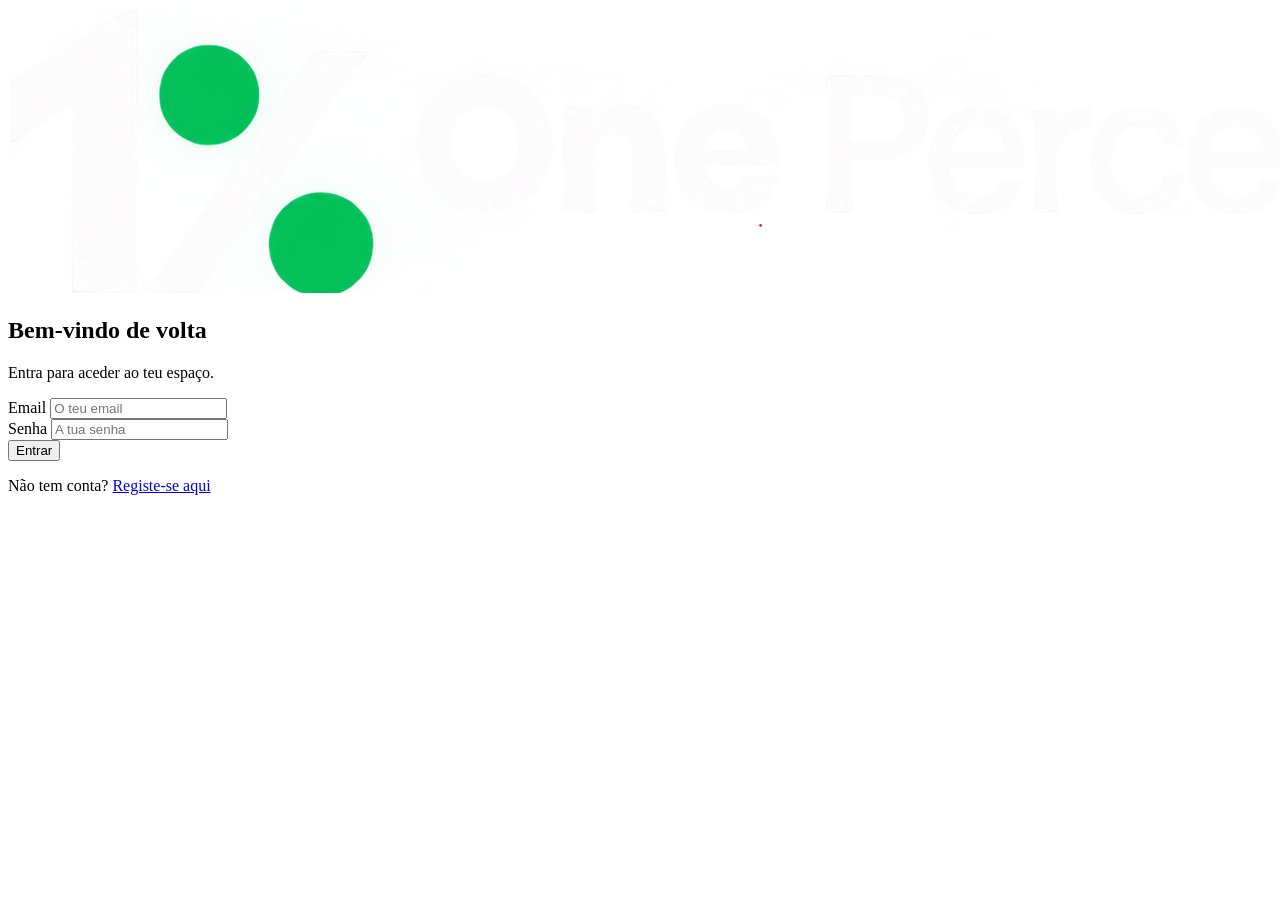
==== frontend/login.html @ efef8543 "feat:  add login page structure" ====
<!DOCTYPE html>
<html lang="pt-PT">
<head>
    <meta charset="UTF-8">
    <meta name="viewport" content="width=device-width, initial-scale=1.0">
    <title>Login</title>
</head>
<body>
    <main>
        <section id="cartao-login">
            <img src="images/logo_onepercent.png" alt="logo one percent">
            <h1>Bem-vindo de volta</h1>
            <p>Entra para aceder ao teu espaço.</p>
            <form action="" method="post" autocomplete="on">
                <div class="grupo-input">
                    <label for="iemail">Email</label>
                    <input type="email" name="email" id="iemail" required autocomplete="email" placeholder="O teu email">
                </div>
                <div class="grupo-input">
                    <label for="isenha">Senha</label>
                    <input type="password" name="senha" id="isenha" required minlength="5" maxlength="20" autocomplete="current-password" placeholder="A tua senha">
                </div>
                <button type="submit">Entrar</button>
            </form>
            <p>Não tem conta? <a href="registo.html" id="registe-se">Registe-se aqui</a></p>
        </section>
    </main>
</body>
</html>
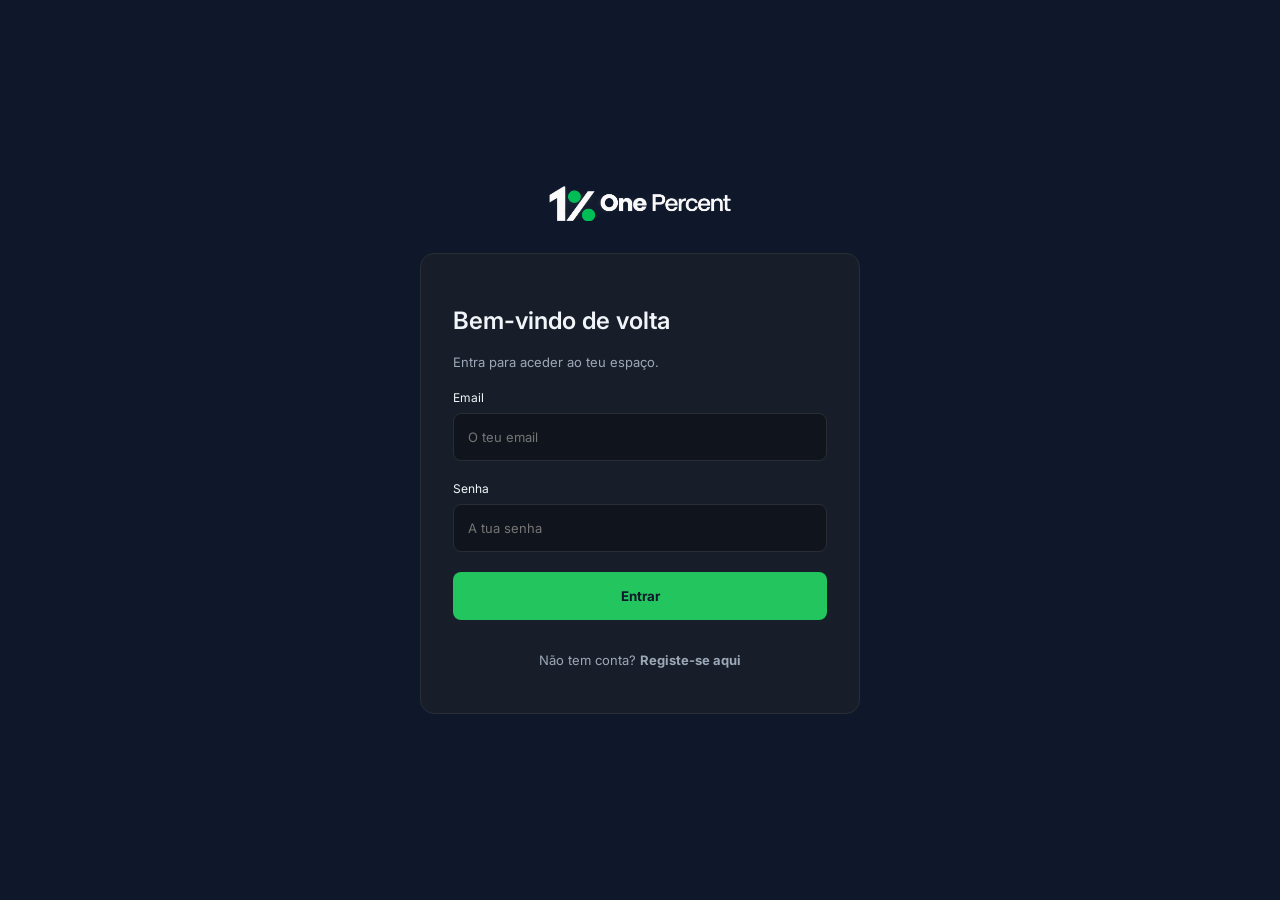
==== commit 309959f6: "style: complete login and registration pages" ====
--- a/frontend/login.html
+++ b/frontend/login.html
@@ -4,13 +4,14 @@
     <meta charset="UTF-8">
     <meta name="viewport" content="width=device-width, initial-scale=1.0">
     <title>Login</title>
+    <link rel="stylesheet" href="css/auth.css">
 </head>
 <body>
     <main>
+        <img src="images/logo_onepercent.png" alt="logo one percent">
         <section id="cartao-login">
-            <img src="images/logo_onepercent.png" alt="logo one percent">
             <h1>Bem-vindo de volta</h1>
-            <p>Entra para aceder ao teu espaço.</p>
+            <h2>Entra para aceder ao teu espaço.</h2>
             <form action="" method="post" autocomplete="on">
                 <div class="grupo-input">
                     <label for="iemail">Email</label>
--- a/frontend/css/auth.css
+++ b/frontend/css/auth.css
@@ -0,0 +1,110 @@
+@charset "UTF-8";
+@font-face {
+    font-family: 'Inter';
+    src: url('../fonts/Inter/Inter-VariableFont_opsz\,wght.ttf') format('truetype');
+    font-weight: 100 900; 
+    font-style: normal;
+}
+
+:root {
+    --background: #0F172A;
+    --sidebar: #10151d;
+    --text: #f1f5f9;
+    --text-muted: #9ca8b8;
+    --primary: #20d879;
+    --border: #2A2D34; 
+    --card: #171E29;
+    --texto-verde: #22c55e;
+    --texto-botao: #092015;
+}
+
+* {
+    box-sizing: border-box;
+}
+
+body {
+    margin: 0px;
+    padding: 0px;
+    font-family: 'Inter', sans-serif;
+    width: 100vw;
+}
+
+main {
+    background-color: var(--background);
+    color: var(--text);
+    width: 100%;
+    min-height: 100vh;
+    display: flex;
+    align-items: center;
+    justify-content: center;
+    flex-direction: column;
+    gap: 32px;
+}
+
+section {
+    background-color: var(--card);
+    border: 1px solid var(--border);
+    padding: 32px;
+    border-radius: 14px;
+    max-width: 440px;
+    width: 100%;
+}
+
+img {
+    width: 182px;
+    height: 35px;
+}
+
+h1 {
+    font-size: 24px;
+    font-weight: 600;
+}
+
+p {
+    color: var(--text-muted);
+    font-size: 13px;    
+    margin-top: 32px;
+    text-align: center;
+}
+
+h2 {
+    color: var(--text-muted);
+    font-size: 13px;     
+    font-weight: 400;
+}
+
+.grupo-input {
+    font-size: 12px;
+    display: flex;
+    flex-direction: column;
+    gap: 8px;
+    margin: 20px 0px;
+}
+
+a {
+    font-weight: bold;
+    text-decoration: none;
+    color: var(--text-muted);
+}
+
+button {
+    width: 100%;
+    background-color: var(--texto-verde);
+    color: var(--background);
+    border-radius: 8px;
+    border: none;
+    font-weight: bold;
+    font-family: 'Inter', sans-serif;
+    height: 48px;
+}
+
+input {
+    font-size: 13px;
+    color: var(--text-muted);
+    background-color: var(--sidebar);
+    border: 1px solid var(--border);
+    font-family: 'Inter', sans-serif;
+    border-radius: 8px;
+    height: 48px;
+    padding: 14px;
+}
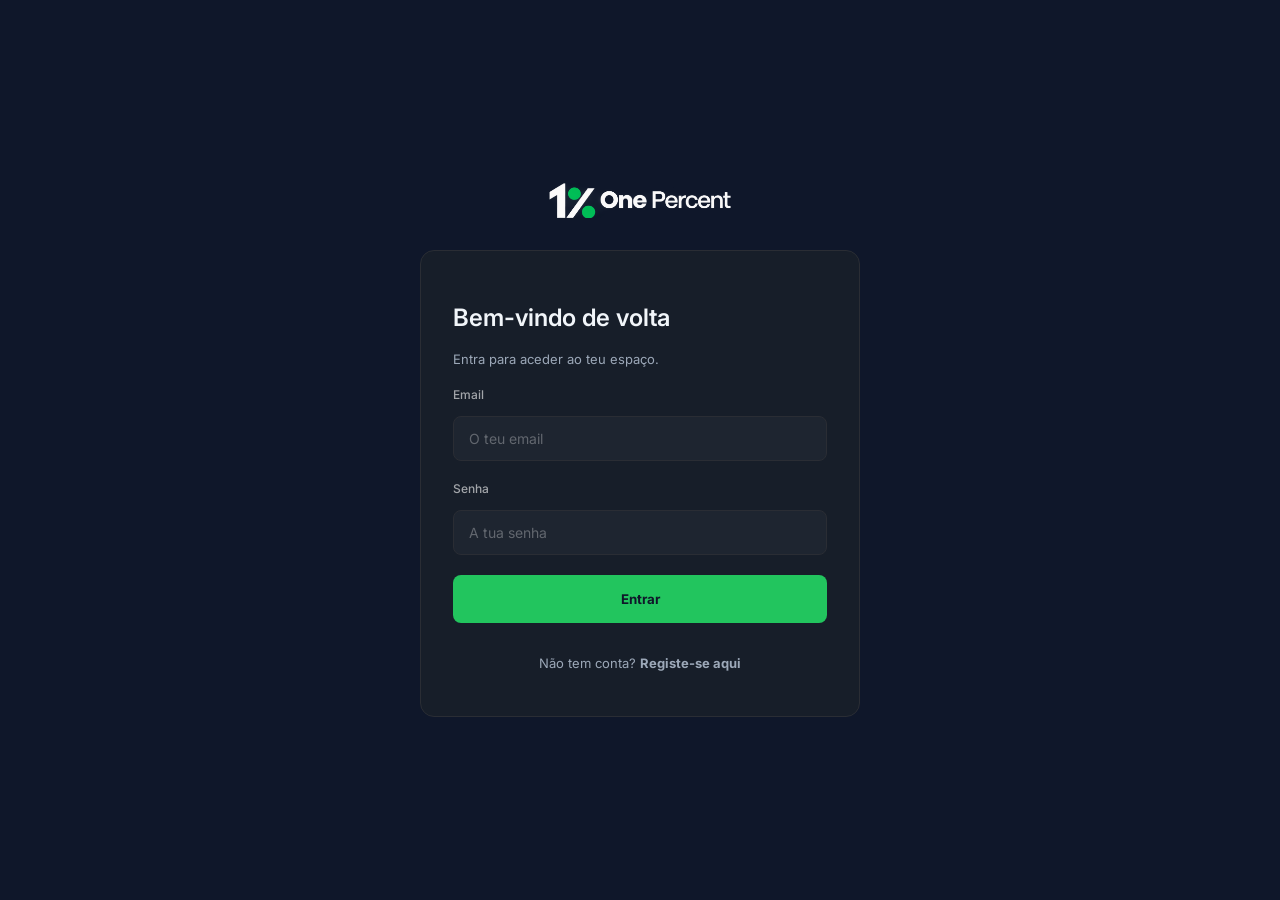
==== commit b47f93d3: "style: polish login and registration pages" ====
--- a/frontend/login.html
+++ b/frontend/login.html
@@ -5,19 +5,20 @@
     <meta name="viewport" content="width=device-width, initial-scale=1.0">
     <title>Login</title>
     <link rel="stylesheet" href="css/auth.css">
+    <link rel="shortcut icon" href="images/logo_onepercent_icon.ico" type="image/x-icon">
 </head>
 <body>
     <main>
         <img src="images/logo_onepercent.png" alt="logo one percent">
-        <section id="cartao-login">
+        <section>
             <h1>Bem-vindo de volta</h1>
             <h2>Entra para aceder ao teu espaço.</h2>
             <form action="" method="post" autocomplete="on">
-                <div class="grupo-input">
+                <div class="grupo-input form-grupo">
                     <label for="iemail">Email</label>
                     <input type="email" name="email" id="iemail" required autocomplete="email" placeholder="O teu email">
                 </div>
-                <div class="grupo-input">
+                <div class="grupo-input form-grupo">
                     <label for="isenha">Senha</label>
                     <input type="password" name="senha" id="isenha" required minlength="5" maxlength="20" autocomplete="current-password" placeholder="A tua senha">
                 </div>
--- a/frontend/css/auth.css
+++ b/frontend/css/auth.css
@@ -26,13 +26,17 @@
     margin: 0px;
     padding: 0px;
     font-family: 'Inter', sans-serif;
-    width: 100vw;
+    width: 100%;
+    height: auto;
+    min-height: 100vh;
 }
 
 main {
+    padding: 40px 20px;
     background-color: var(--background);
     color: var(--text);
     width: 100%;
+    height: auto;
     min-height: 100vh;
     display: flex;
     align-items: center;
@@ -85,6 +89,11 @@
     font-weight: bold;
     text-decoration: none;
     color: var(--text-muted);
+    transition: color 0.2s ease;
+}
+
+a:hover {
+    color: var(--texto-verde);
 }
 
 button {
@@ -98,6 +107,36 @@
     height: 48px;
 }
 
+button:hover {
+    background-color: #00ff88;
+    box-shadow: 0 0 15px 5px #00ff88;
+    color: #111111;
+    transition: all 0.3s ease-in-out;
+    cursor: pointer;
+}
+
+button:active {
+    animation: pulsoInstantaneo 0.15s ease-out;
+}
+
+@keyframes pulsoInstantaneo {
+    0% {
+        transform: scale(1);
+    }
+    50% {
+        transform: scale(1.1); 
+    }
+    100% {
+        transform: scale(1);
+    }
+}
+
+.fundo-card:hover {
+    background-color: white;
+    transition: all 0.3s ease-in-out;
+}
+
+
 input {
     font-size: 13px;
     color: var(--text-muted);
@@ -107,4 +146,74 @@
     border-radius: 8px;
     height: 48px;
     padding: 14px;
-}+}
+
+/* Media Query - Telas Menores */
+
+@media screen and (max-width: 480px) {
+    main {
+        padding: 24px 16px;
+        gap: 24px;
+    }
+
+    section {
+        padding: 24px 16px;
+        border: none;
+        background-color: transparent;
+    }
+
+    h1 {
+        font-size: 22px;
+    }
+
+    h2 {
+        font-size: 12px;
+    }
+
+    .grupo-input {
+        margin: 16px 0px;
+    }
+
+    p {
+        margin-top: 24px;
+    }
+}
+
+/* ==================== ACABAMENTO DOS CAMPOS DE AUTH ==================== */
+
+/* Estilo geral para as caixas de texto do formulário */
+.form-grupo input {
+    width: 100%;
+    height: 45px;
+    background-color: rgba(255, 255, 255, 0.03); /* Fundo quase invisível, combinando com o dashboard */
+    border: 1px solid var(--border, rgba(255, 255, 255, 0.1));
+    border-radius: 8px;
+    padding: 0 15px;
+    color: var(--text, #ffffff);
+    font-size: 14px;
+    outline: none;
+    transition: border-color 0.2s ease-in-out, box-shadow 0.2s ease-in-out;
+}
+
+/* Efeito de Foco (Quando o utilizador clica para escrever) */
+.form-grupo input:focus {
+    border-color: var(--texto-verde, #00ff88); /* A borda acende a verde neon */
+    box-shadow: 0 0 8px rgba(0, 255, 136, 0.2); /* Brilho neon ultra subtil para não distrair */
+}
+
+/* Cor do texto de exemplo (Placeholder) */
+.form-grupo input::placeholder {
+    color: var(--texto-secundario, rgba(255, 255, 255, 0.3));
+}
+
+/* Estilo das etiquetas (Labels) acima dos inputs */
+.form-grupo label {
+    display: block;
+    font-size: 12px;
+    color: var(--texto-secundario, rgba(255, 255, 255, 0.6));
+    margin-bottom: 6px;
+    font-weight: 500;
+}
+
+
+
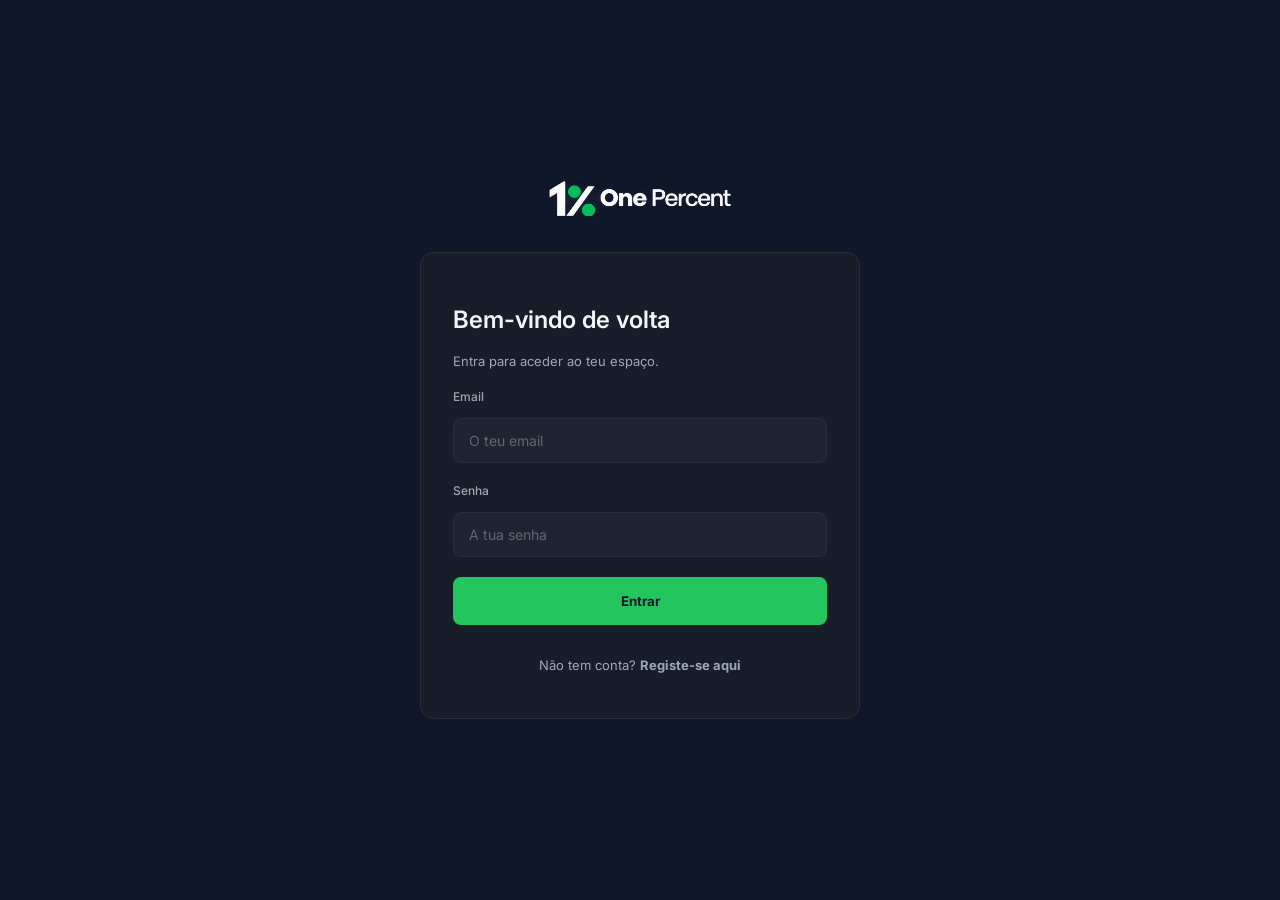
==== commit ba83b25e: "Add authentication links to the header Add styled sign-in and account-creation buttons to the homepa" ====
--- a/frontend/login.html
+++ b/frontend/login.html
@@ -9,7 +9,7 @@
 </head>
 <body>
     <main>
-        <img src="images/logo_onepercent.png" alt="logo one percent">
+        <a href="index.html"><img src="images/logo_onepercent.png" alt="logo one percent"></a>
         <section>
             <h1>Bem-vindo de volta</h1>
             <h2>Entra para aceder ao teu espaço.</h2>
